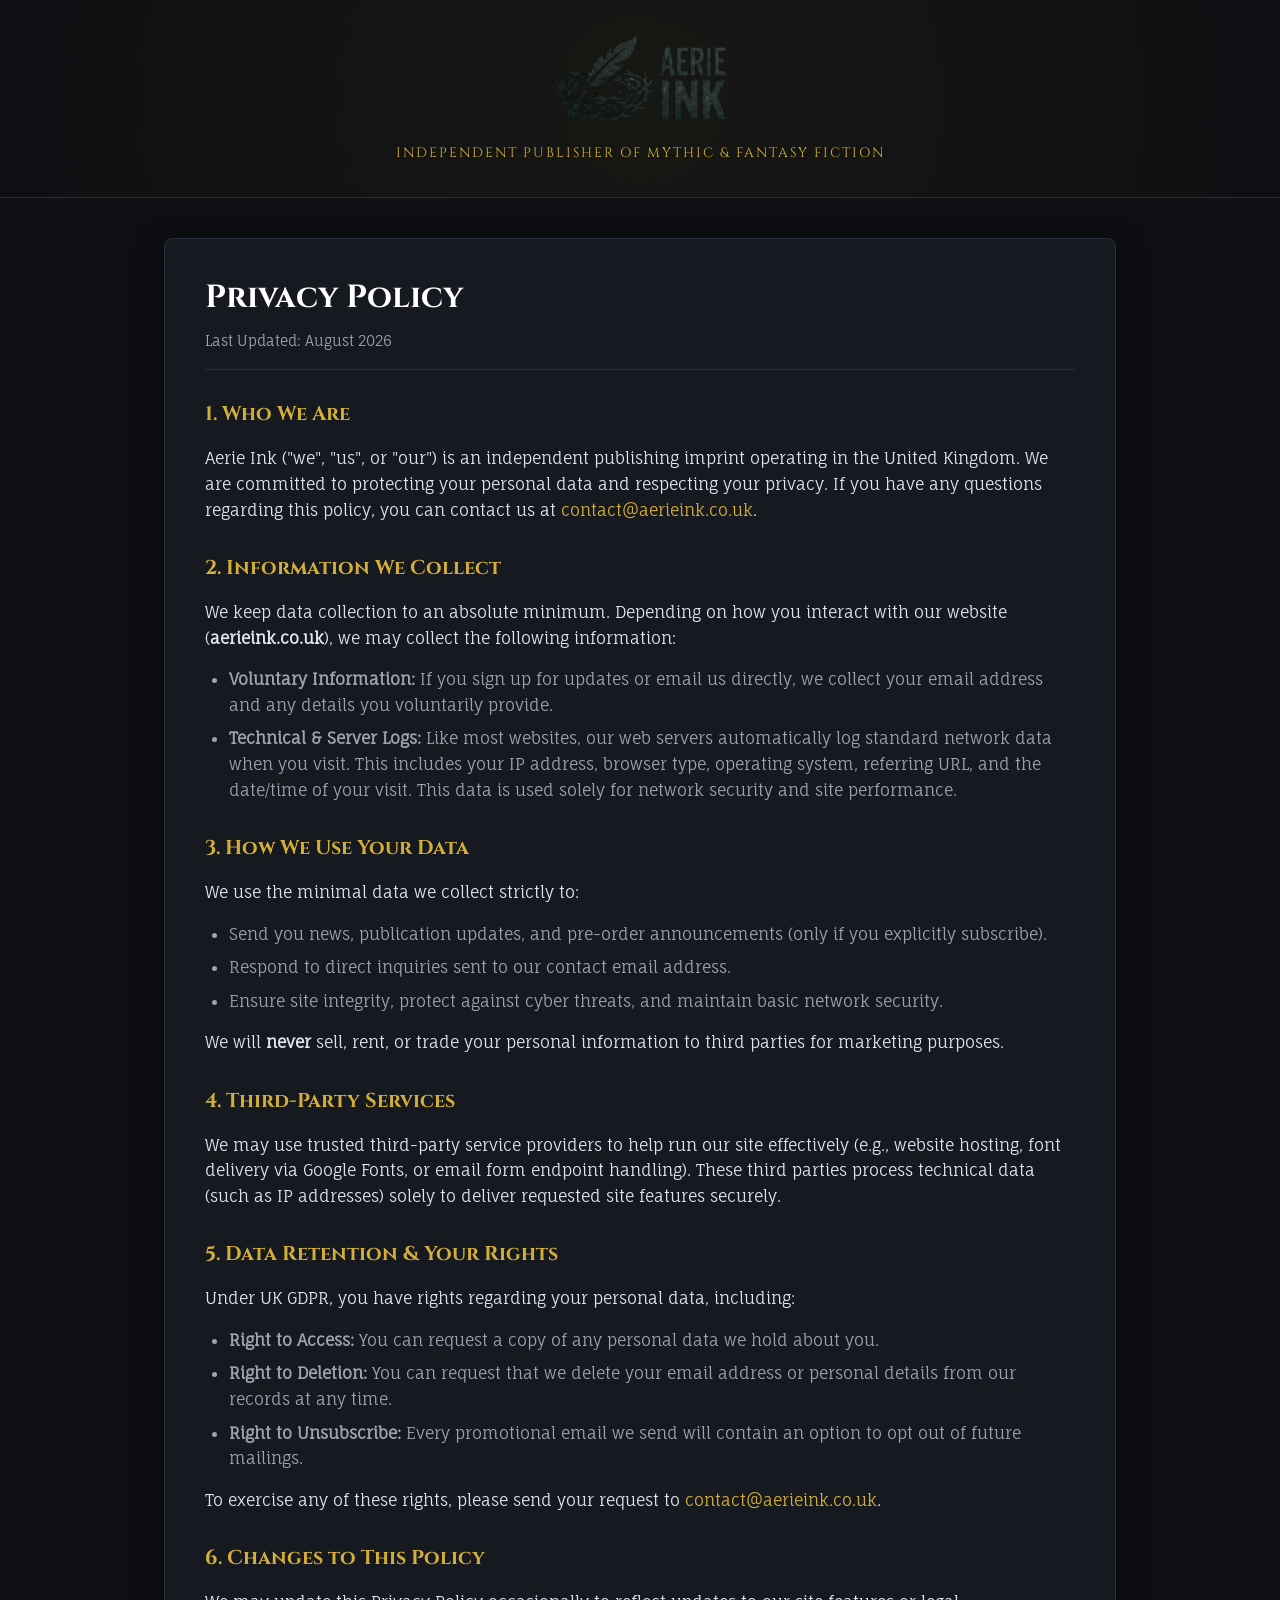
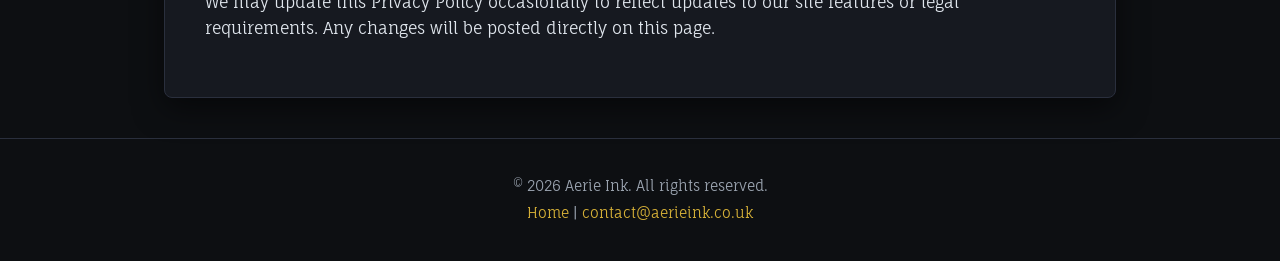
==== privacy.html @ 43e2011b "Update privacy.html" ====
<!DOCTYPE html>
<html lang="en">
<head>
    <meta charset="UTF-8">
    <meta name="viewport" content="width=device-width, initial-scale=1.0">
    <title>Privacy Policy | Aerie Ink</title>
<link rel="stylesheet" href="style.css">    
    <!-- Google Fonts -->
    <link rel="preconnect" href="https://fonts.googleapis.com">
    <link rel="preconnect" href="https://fonts.gstatic.com" crossorigin>
    <link href="https://fonts.googleapis.com/css2?family=Cinzel:wght@500;700&family=Fauna+One&display=swap" rel="stylesheet">
    
    <link rel="stylesheet" href="style.css">
</head>
<body>

    <header>
        <div class="logo-container">
            <a href="index.html">
                <img src="logo_new.png" alt="Aerie Ink Logo" class="logo">
            </a>
        </div>
        <p class="tagline">Independent Publisher of Mythic &amp; Fantasy Fiction</p>
    </header>

    <main>
        <div class="legal-container">
            <h1>Privacy Policy</h1>
            <p class="last-updated">Last Updated: August 2026</p>

            <section>
                <h2>1. Who We Are</h2>
                <p>Aerie Ink ("we", "us", or "our") is an independent publishing imprint operating in the United Kingdom. We are committed to protecting your personal data and respecting your privacy. If you have any questions regarding this policy, you can contact us at <a href="mailto:contact@aerieink.co.uk">contact@aerieink.co.uk</a>.</p>
            </section>

            <section>
                <h2>2. Information We Collect</h2>
                <p>We keep data collection to an absolute minimum. Depending on how you interact with our website (<strong>aerieink.co.uk</strong>), we may collect the following information:</p>
                <ul>
                    <li><strong>Voluntary Information:</strong> If you sign up for updates or email us directly, we collect your email address and any details you voluntarily provide.</li>
                    <li><strong>Technical & Server Logs:</strong> Like most websites, our web servers automatically log standard network data when you visit. This includes your IP address, browser type, operating system, referring URL, and the date/time of your visit. This data is used solely for network security and site performance.</li>
                </ul>
            </section>

            <section>
                <h2>3. How We Use Your Data</h2>
                <p>We use the minimal data we collect strictly to:</p>
                <ul>
                    <li>Send you news, publication updates, and pre-order announcements (only if you explicitly subscribe).</li>
                    <li>Respond to direct inquiries sent to our contact email address.</li>
                    <li>Ensure site integrity, protect against cyber threats, and maintain basic network security.</li>
                </ul>
                <p>We will <strong>never</strong> sell, rent, or trade your personal information to third parties for marketing purposes.</p>
            </section>

            <section>
                <h2>4. Third-Party Services</h2>
                <p>We may use trusted third-party service providers to help run our site effectively (e.g., website hosting, font delivery via Google Fonts, or email form endpoint handling). These third parties process technical data (such as IP addresses) solely to deliver requested site features securely.</p>
            </section>

            <section>
                <h2>5. Data Retention & Your Rights</h2>
                <p>Under UK GDPR, you have rights regarding your personal data, including:</p>
                <ul>
                    <li><strong>Right to Access:</strong> You can request a copy of any personal data we hold about you.</li>
                    <li><strong>Right to Deletion:</strong> You can request that we delete your email address or personal details from our records at any time.</li>
                    <li><strong>Right to Unsubscribe:</strong> Every promotional email we send will contain an option to opt out of future mailings.</li>
                </ul>
                <p>To exercise any of these rights, please send your request to <a href="mailto:contact@aerieink.co.uk">contact@aerieink.co.uk</a>.</p>
            </section>

            <section>
                <h2>6. Changes to This Policy</h2>
                <p>We may update this Privacy Policy occasionally to reflect updates to our site features or legal requirements. Any changes will be posted directly on this page.</p>
            </section>
        </div>
    </main>

    <footer>
        <p>&copy; <span id="year"></span> Aerie Ink. All rights reserved.</p>
        <p>
            <a href="index.html">Home</a> | 
            <a href="mailto:contact@aerieink.co.uk">contact@aerieink.co.uk</a>
        </p>
    </footer>

    <script>
        document.getElementById("year").textContent = new Date().getFullYear();
    </script>
</body>
</html>
---- style.css ----
/* ==========================================================================
   1. COLOR PALETTE & GLOBAL VARIABLES
   ========================================================================== */
:root {
    --bg-color: #0d0f12;
    --card-bg: #161920;
    --text-main: #e0e6ed;
    --text-muted: #9ba4b0;
    --accent-gold: #d4af37;
    --accent-gold-hover: #f3ce5a;
    --border-color: #2a2f3d;
    --font-heading: 'Cinzel', serif;
    --font-body: 'Fauna One', Georgia, serif;
}

/* ==========================================================================
   2. BASE STYLES & RESET
   ========================================================================== */
*, *::before, *::after {
    box-sizing: border-box;
}

body {
    background-color: var(--bg-color);
    color: var(--text-main);
    font-family: var(--font-body);
    margin: 0;
    padding: 0;
    line-height: 1.6;
    display: flex;
    flex-direction: column;
    min-height: 100vh;
}

a {
    color: var(--accent-gold);
    text-decoration: none;
    transition: color 0.2s ease;
}

a:hover {
    color: var(--accent-gold-hover);
    text-decoration: underline;
}

/* ==========================================================================
   3. HEADER & BRANDING
   ========================================================================== */
header {
    text-align: center;
    padding: 2rem 1rem;
    border-bottom: 1px solid var(--border-color);
    background: radial-gradient(circle, rgba(212, 175, 55, 0.05) 0%, rgba(13, 15, 18, 1) 100%);
}

.logo-container {
    margin-bottom: 0.5rem;
}

.logo {
    max-width: 180px;
    height: auto;
    display: inline-block;
}

.tagline {
    font-family: var(--font-heading);
    color: var(--accent-gold);
    letter-spacing: 2px;
    text-transform: uppercase;
    font-size: 0.85rem;
    margin: 0;
}

/* ==========================================================================
   4. MAIN CONTENT LAYOUT
   ========================================================================== */
main {
    flex: 1;
    max-width: 1000px;
    width: 100%;
    margin: 2.5rem auto;
    padding: 0 1.5rem;
}

/* Book Presentation Card */
.book-container {
    display: grid;
    grid-template-columns: 1fr;
    gap: 2.5rem;
    align-items: start;
    background: var(--card-bg);
    padding: 2.5rem;
    border-radius: 8px;
    border: 1px solid var(--border-color);
    box-shadow: 0 10px 30px rgba(0, 0, 0, 0.5);
}

@media (min-width: 768px) {
    .book-container {
        grid-template-columns: 300px 1fr;
    }
}

.book-cover {
    width: 100%;
    height: auto;
    border-radius: 4px;
    box-shadow: 0 8px 20px rgba(0, 0, 0, 0.7);
    border: 1px solid var(--border-color);
}

/* Typography & Book Details */
.badge {
    display: inline-block;
    background: rgba(212, 175, 55, 0.15);
    color: var(--accent-gold);
    border: 1px solid var(--accent-gold);
    font-family: var(--font-heading);
    font-size: 0.75rem;
    padding: 0.2rem 0.8rem;
    border-radius: 20px;
    text-transform: uppercase;
    letter-spacing: 1px;
    margin-bottom: 0.5rem;
}

h1 {
    font-family: var(--font-heading);
    font-size: 2rem;
    margin: 0.5rem 0;
    color: #ffffff;
    line-height: 1.2;
}

.author {
    font-size: 1.1rem;
    color: var(--accent-gold);
    margin-bottom: 1.5rem;
}

.prophecy {
    border-left: 2px solid var(--accent-gold);
    margin: 1.5rem 0;
    padding-left: 1rem;
    font-style: italic;
    color: #c5d0dd;
    background: rgba(212, 175, 55, 0.03);
    padding-top: 0.5rem;
    padding-bottom: 0.5rem;
}

.synopsis {
    color: var(--text-muted);
    margin-bottom: 2rem;
}

/* ==========================================================================
   5. LEAD CAPTURE / NEWSLETTER FORM
   ========================================================================== */
.newsletter-box {
    background: rgba(0, 0, 0, 0.25);
    border: 1px solid var(--border-color);
    padding: 1.5rem;
    border-radius: 6px;
}

.newsletter-box h3 {
    font-family: var(--font-heading);
    margin: 0 0 0.3rem 0;
    color: #ffffff;
    font-size: 1.1rem;
}

.newsletter-box p {
    font-size: 0.85rem;
    color: var(--text-muted);
    margin-top: 0;
    margin-bottom: 1rem;
}

.signup-form {
    display: flex;
    flex-direction: column;
    gap: 0.5rem;
}

@media (min-width: 480px) {
    .signup-form {
        flex-direction: row;
    }
}

.signup-form input[type="email"] {
    flex: 1;
    padding: 0.75rem 1rem;
    border-radius: 4px;
    border: 1px solid var(--border-color);
    background: #0d0f12;
    color: #ffffff;
    font-size: 0.9rem;
    font-family: inherit;
}

.signup-form input[type="email"]:focus {
    outline: none;
    border-color: var(--accent-gold);
}

.signup-form button {
    padding: 0.75rem 1.5rem;
    background: var(--accent-gold);
    color: #0d0f12;
    font-family: var(--font-heading);
    font-weight: bold;
    border: none;
    border-radius: 4px;
    cursor: pointer;
    transition: background 0.2s ease;
}

.signup-form button:hover {
    background: var(--accent-gold-hover);
}

/* ==========================================================================
   6. LEGAL & POLICY PAGES (e.g., privacy.html)
   ========================================================================== */
.legal-container {
    background: var(--card-bg);
    padding: 2.5rem;
    border-radius: 8px;
    border: 1px solid var(--border-color);
    box-shadow: 0 10px 30px rgba(0, 0, 0, 0.5);
}

.legal-container h1 {
    font-family: var(--font-heading);
    color: #ffffff;
    margin-top: 0;
}

.legal-container h2 {
    font-family: var(--font-heading);
    color: var(--accent-gold);
    font-size: 1.25rem;
    margin-top: 1.8rem;
    margin-bottom: 0.5rem;
}

.last-updated {
    font-size: 0.85rem;
    color: var(--text-muted);
    border-bottom: 1px solid var(--border-color);
    padding-bottom: 1rem;
    margin-bottom: 1.5rem;
}

.legal-container ul {
    padding-left: 1.5rem;
    color: var(--text-muted);
}

.legal-container li {
    margin-bottom: 0.5rem;
}

/* ==========================================================================
   7. FOOTER
   ========================================================================== */
footer {
    text-align: center;
    padding: 2rem 1rem;
    border-top: 1px solid var(--border-color);
    font-size: 0.85rem;
    color: var(--text-muted);
    margin-top: auto;
}

footer p {
    margin: 0.3rem 0;
}
---- style.css ----
/* ==========================================================================
   1. COLOR PALETTE & GLOBAL VARIABLES
   ========================================================================== */
:root {
    --bg-color: #0d0f12;
    --card-bg: #161920;
    --text-main: #e0e6ed;
    --text-muted: #9ba4b0;
    --accent-gold: #d4af37;
    --accent-gold-hover: #f3ce5a;
    --border-color: #2a2f3d;
    --font-heading: 'Cinzel', serif;
    --font-body: 'Fauna One', Georgia, serif;
}

/* ==========================================================================
   2. BASE STYLES & RESET
   ========================================================================== */
*, *::before, *::after {
    box-sizing: border-box;
}

body {
    background-color: var(--bg-color);
    color: var(--text-main);
    font-family: var(--font-body);
    margin: 0;
    padding: 0;
    line-height: 1.6;
    display: flex;
    flex-direction: column;
    min-height: 100vh;
}

a {
    color: var(--accent-gold);
    text-decoration: none;
    transition: color 0.2s ease;
}

a:hover {
    color: var(--accent-gold-hover);
    text-decoration: underline;
}

/* ==========================================================================
   3. HEADER & BRANDING
   ========================================================================== */
header {
    text-align: center;
    padding: 2rem 1rem;
    border-bottom: 1px solid var(--border-color);
    background: radial-gradient(circle, rgba(212, 175, 55, 0.05) 0%, rgba(13, 15, 18, 1) 100%);
}

.logo-container {
    margin-bottom: 0.5rem;
}

.logo {
    max-width: 180px;
    height: auto;
    display: inline-block;
}

.tagline {
    font-family: var(--font-heading);
    color: var(--accent-gold);
    letter-spacing: 2px;
    text-transform: uppercase;
    font-size: 0.85rem;
    margin: 0;
}

/* ==========================================================================
   4. MAIN CONTENT LAYOUT
   ========================================================================== */
main {
    flex: 1;
    max-width: 1000px;
    width: 100%;
    margin: 2.5rem auto;
    padding: 0 1.5rem;
}

/* Book Presentation Card */
.book-container {
    display: grid;
    grid-template-columns: 1fr;
    gap: 2.5rem;
    align-items: start;
    background: var(--card-bg);
    padding: 2.5rem;
    border-radius: 8px;
    border: 1px solid var(--border-color);
    box-shadow: 0 10px 30px rgba(0, 0, 0, 0.5);
}

@media (min-width: 768px) {
    .book-container {
        grid-template-columns: 300px 1fr;
    }
}

.book-cover {
    width: 100%;
    height: auto;
    border-radius: 4px;
    box-shadow: 0 8px 20px rgba(0, 0, 0, 0.7);
    border: 1px solid var(--border-color);
}

/* Typography & Book Details */
.badge {
    display: inline-block;
    background: rgba(212, 175, 55, 0.15);
    color: var(--accent-gold);
    border: 1px solid var(--accent-gold);
    font-family: var(--font-heading);
    font-size: 0.75rem;
    padding: 0.2rem 0.8rem;
    border-radius: 20px;
    text-transform: uppercase;
    letter-spacing: 1px;
    margin-bottom: 0.5rem;
}

h1 {
    font-family: var(--font-heading);
    font-size: 2rem;
    margin: 0.5rem 0;
    color: #ffffff;
    line-height: 1.2;
}

.author {
    font-size: 1.1rem;
    color: var(--accent-gold);
    margin-bottom: 1.5rem;
}

.prophecy {
    border-left: 2px solid var(--accent-gold);
    margin: 1.5rem 0;
    padding-left: 1rem;
    font-style: italic;
    color: #c5d0dd;
    background: rgba(212, 175, 55, 0.03);
    padding-top: 0.5rem;
    padding-bottom: 0.5rem;
}

.synopsis {
    color: var(--text-muted);
    margin-bottom: 2rem;
}

/* ==========================================================================
   5. LEAD CAPTURE / NEWSLETTER FORM
   ========================================================================== */
.newsletter-box {
    background: rgba(0, 0, 0, 0.25);
    border: 1px solid var(--border-color);
    padding: 1.5rem;
    border-radius: 6px;
}

.newsletter-box h3 {
    font-family: var(--font-heading);
    margin: 0 0 0.3rem 0;
    color: #ffffff;
    font-size: 1.1rem;
}

.newsletter-box p {
    font-size: 0.85rem;
    color: var(--text-muted);
    margin-top: 0;
    margin-bottom: 1rem;
}

.signup-form {
    display: flex;
    flex-direction: column;
    gap: 0.5rem;
}

@media (min-width: 480px) {
    .signup-form {
        flex-direction: row;
    }
}

.signup-form input[type="email"] {
    flex: 1;
    padding: 0.75rem 1rem;
    border-radius: 4px;
    border: 1px solid var(--border-color);
    background: #0d0f12;
    color: #ffffff;
    font-size: 0.9rem;
    font-family: inherit;
}

.signup-form input[type="email"]:focus {
    outline: none;
    border-color: var(--accent-gold);
}

.signup-form button {
    padding: 0.75rem 1.5rem;
    background: var(--accent-gold);
    color: #0d0f12;
    font-family: var(--font-heading);
    font-weight: bold;
    border: none;
    border-radius: 4px;
    cursor: pointer;
    transition: background 0.2s ease;
}

.signup-form button:hover {
    background: var(--accent-gold-hover);
}

/* ==========================================================================
   6. LEGAL & POLICY PAGES (e.g., privacy.html)
   ========================================================================== */
.legal-container {
    background: var(--card-bg);
    padding: 2.5rem;
    border-radius: 8px;
    border: 1px solid var(--border-color);
    box-shadow: 0 10px 30px rgba(0, 0, 0, 0.5);
}

.legal-container h1 {
    font-family: var(--font-heading);
    color: #ffffff;
    margin-top: 0;
}

.legal-container h2 {
    font-family: var(--font-heading);
    color: var(--accent-gold);
    font-size: 1.25rem;
    margin-top: 1.8rem;
    margin-bottom: 0.5rem;
}

.last-updated {
    font-size: 0.85rem;
    color: var(--text-muted);
    border-bottom: 1px solid var(--border-color);
    padding-bottom: 1rem;
    margin-bottom: 1.5rem;
}

.legal-container ul {
    padding-left: 1.5rem;
    color: var(--text-muted);
}

.legal-container li {
    margin-bottom: 0.5rem;
}

/* ==========================================================================
   7. FOOTER
   ========================================================================== */
footer {
    text-align: center;
    padding: 2rem 1rem;
    border-top: 1px solid var(--border-color);
    font-size: 0.85rem;
    color: var(--text-muted);
    margin-top: auto;
}

footer p {
    margin: 0.3rem 0;
}
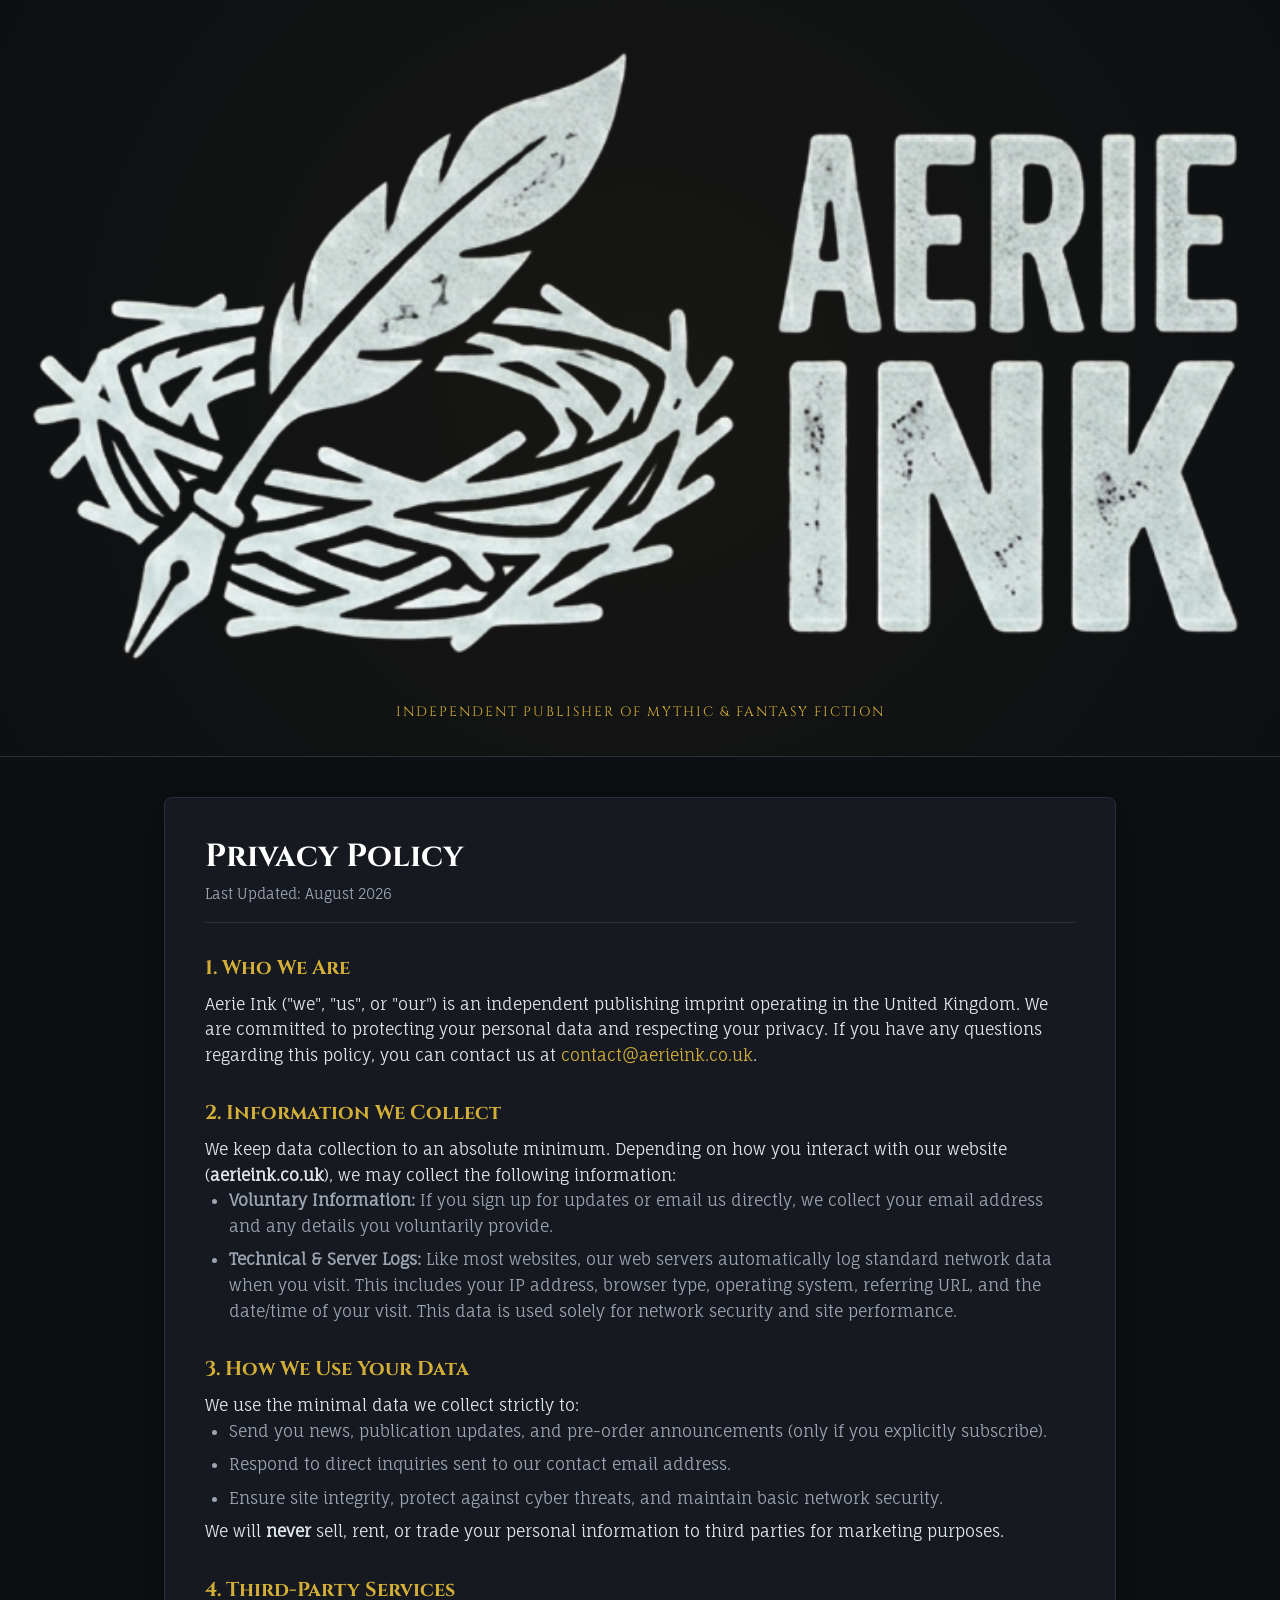
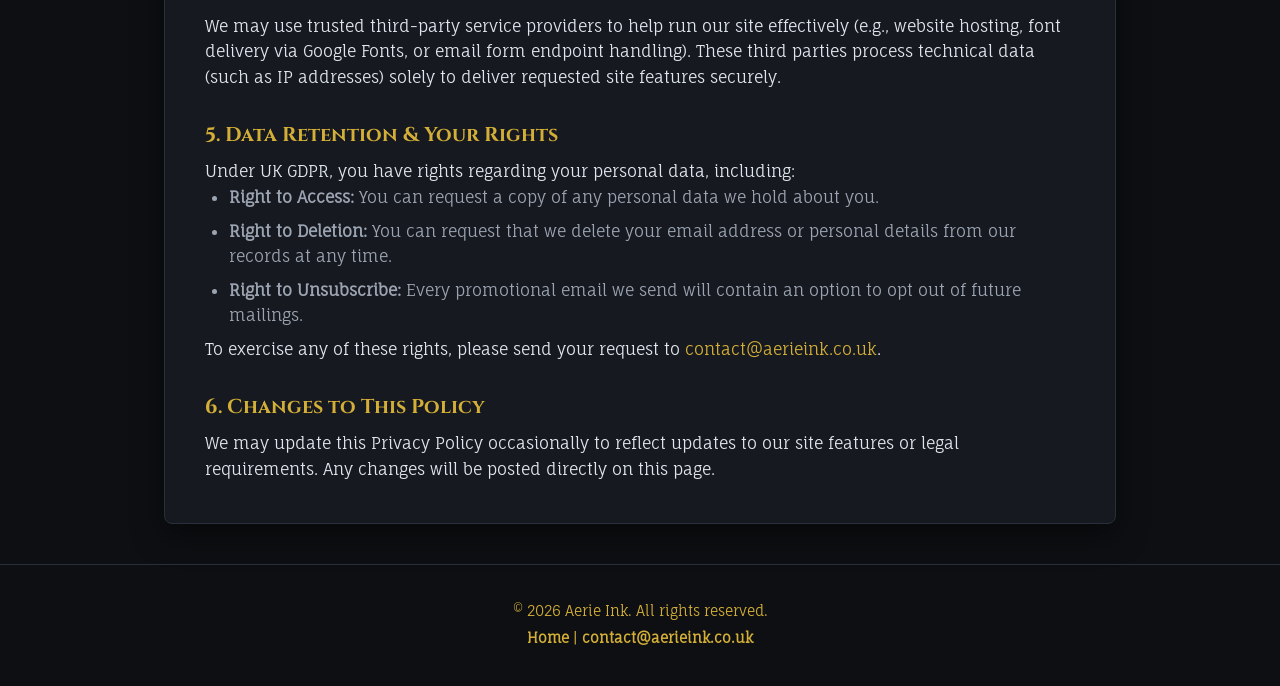
==== commit d2ea1ffd: "Update privacy.html" ====
--- a/privacy.html
+++ b/privacy.html
@@ -15,7 +15,7 @@
 <body>
 
     <header>
-        <div class="logo-container">
+        <div class="logo-wrapper">
             <a href="index.html">
                 <img src="logo_new.png" alt="Aerie Ink Logo" class="logo">
             </a>
--- a/style.css
+++ b/style.css
@@ -1,3 +1,198 @@
+        :root {
+            /* Matched directly to the logo image's cream background */
+            --bg: #f3f2ed;
+            --card-bg: #ffffff;
+            --text-dark: #121212;
+            --text-muted: #555555;
+            --border: #e2dfd5;
+            --accent-gold: #c59b27;
+            --btn-bg: #121212;
+            --btn-hover: #333333;
+        }
+
+        * {
+            box-sizing: border-box;
+            margin: 0;
+            padding: 0;
+        }
+
+        body {
+            font-family: 'Inter', -apple-system, sans-serif;
+            background-color: var(--bg);
+            color: var(--text-dark);
+            line-height: 1.6;
+            min-height: 100vh;
+            display: flex;
+            flex-direction: column;
+        }
+
+
+        header {
+            text-align: center;
+            padding: 50px 20px 30px;
+        }
+
+        /* Container designed to seamlessly blend with logo background */
+        .logo-wrapper {
+            display: inline-block;
+            width: 100%;
+        }
+
+        .logo-wrapper img {
+            width: 100%;
+            height: auto;
+            display: block;
+            /* Inverts colors and shifts hue 180 degrees to preserve natural color warmth */
+            filter: invert(100%) hue-rotate(180deg);
+        }
+
+        main {
+            flex: 1;
+            max-width: 920px;
+            margin: 0 auto;
+            padding: 20px;
+            width: 100%;
+        }
+
+        .hero-card {
+            background: var(--card-bg);
+            border: 1px solid var(--border);
+            border-radius: 16px;
+            overflow: hidden;
+            display: flex;
+            flex-direction: column;
+            box-shadow: 0 10px 30px rgba(0, 0, 0, 0.05);
+        }
+
+        @media (min-width: 768px) {
+            .hero-card {
+                flex-direction: row;
+            }
+        }
+
+        .cover-wrapper {
+            background-color: #e9e6dc;
+            padding: 40px;
+            display: flex;
+            justify-content: center;
+            align-items: center;
+            flex: 1;
+            border-bottom: 1px solid var(--border);
+        }
+
+        @media (min-width: 768px) {
+            .cover-wrapper {
+                border-bottom: none;
+                border-right: 1px solid var(--border);
+            }
+        }
+
+        .cover-img {
+            width: 100%;
+            max-width: 260px;
+            height: auto;
+            border-radius: 6px;
+            box-shadow: 0 12px 25px rgba(0, 0, 0, 0.15);
+            display: block;
+        }
+
+        .details-wrapper {
+            padding: 40px;
+            flex: 1.3;
+            display: flex;
+            flex-direction: column;
+            justify-content: center;
+        }
+
+        .badge {
+            display: inline-block;
+            align-self: flex-start;
+            background: rgba(197, 155, 39, 0.12);
+            color: #9e7a17;
+            border: 1px solid rgba(197, 155, 39, 0.3);
+            font-size: 0.75rem;
+            font-weight: 700;
+            letter-spacing: 1.5px;
+            text-transform: uppercase;
+            padding: 4px 12px;
+            border-radius: 20px;
+            margin-bottom: 15px;
+        }
+
+        h1 {
+            font-family: 'Cinzel', serif;
+            font-size: 1.85rem;
+            line-height: 1.25;
+            color: var(--text-dark);
+            margin-bottom: 6px;
+        }
+
+        .author-name {
+            font-size: 1.05rem;
+            color: #888888;
+            font-weight: 600;
+            margin-bottom: 20px;
+        }
+
+        .poem-quote {
+            font-style: italic;
+            font-size: 0.9rem;
+            color: #444444;
+            border-left: 3px solid var(--accent-gold);
+            padding: 8px 0 8px 15px;
+            margin-bottom: 20px;
+            background: #f9f8f5;
+            border-radius: 0 6px 6px 0;
+            line-height: 1.5;
+        }
+
+        .synopsis {
+            color: var(--text-muted);
+            font-size: 0.95rem;
+            margin-bottom: 30px;
+        }
+
+.btn-coming-soon {
+    display: block; /* Ensures full-width alignment */
+    width: 100%;
+    text-align: center; /* Centers the text horizontally */
+    background: var(--btn-bg);
+    color: #ffffff;
+    font-weight: 700;
+    font-size: 1.05rem;
+    text-decoration: none;
+    padding: 16px 24px;
+    border-radius: 8px;
+    box-shadow: 0 4px 12px rgba(0, 0, 0, 0.15);
+    transition: background 0.2s ease, transform 0.2s ease;
+}
+
+.btn-coming-soon:hover {
+    background: var(--btn-hover);
+    transform: translateY(-2px);
+}
+
+
+        footer {
+            text-align: center;
+            padding: 40px 20px;
+            color: var(--accent-gold);
+            font-size: 0.85rem;
+            margin-top: auto;
+        }
+
+        footer a {
+            color: var(--accent-gold);
+            text-decoration: none;
+            font-weight: 600;
+        }
+
+        footer a:hover {
+            text-decoration: underline;
+        }
+
+
+
 /* ==========================================================================
    1. COLOR PALETTE & GLOBAL VARIABLES
    ========================================================================== */
@@ -58,9 +253,10 @@
 }
 
 .logo {
-    max-width: 180px;
+    width: 100%;
     height: auto;
-    display: inline-block;
+    /* Inverts colors and shifts hue 180 degrees to preserve natural color warmth */
+    filter: invert(100%) hue-rotate(180deg);
 }
 
 .tagline {
@@ -273,7 +469,7 @@
     padding: 2rem 1rem;
     border-top: 1px solid var(--border-color);
     font-size: 0.85rem;
-    color: var(--text-muted);
+    color: var(--accent-gold);
     margin-top: auto;
 }
 
--- a/style.css
+++ b/style.css
@@ -1,3 +1,198 @@
+        :root {
+            /* Matched directly to the logo image's cream background */
+            --bg: #f3f2ed;
+            --card-bg: #ffffff;
+            --text-dark: #121212;
+            --text-muted: #555555;
+            --border: #e2dfd5;
+            --accent-gold: #c59b27;
+            --btn-bg: #121212;
+            --btn-hover: #333333;
+        }
+
+        * {
+            box-sizing: border-box;
+            margin: 0;
+            padding: 0;
+        }
+
+        body {
+            font-family: 'Inter', -apple-system, sans-serif;
+            background-color: var(--bg);
+            color: var(--text-dark);
+            line-height: 1.6;
+            min-height: 100vh;
+            display: flex;
+            flex-direction: column;
+        }
+
+
+        header {
+            text-align: center;
+            padding: 50px 20px 30px;
+        }
+
+        /* Container designed to seamlessly blend with logo background */
+        .logo-wrapper {
+            display: inline-block;
+            width: 100%;
+        }
+
+        .logo-wrapper img {
+            width: 100%;
+            height: auto;
+            display: block;
+            /* Inverts colors and shifts hue 180 degrees to preserve natural color warmth */
+            filter: invert(100%) hue-rotate(180deg);
+        }
+
+        main {
+            flex: 1;
+            max-width: 920px;
+            margin: 0 auto;
+            padding: 20px;
+            width: 100%;
+        }
+
+        .hero-card {
+            background: var(--card-bg);
+            border: 1px solid var(--border);
+            border-radius: 16px;
+            overflow: hidden;
+            display: flex;
+            flex-direction: column;
+            box-shadow: 0 10px 30px rgba(0, 0, 0, 0.05);
+        }
+
+        @media (min-width: 768px) {
+            .hero-card {
+                flex-direction: row;
+            }
+        }
+
+        .cover-wrapper {
+            background-color: #e9e6dc;
+            padding: 40px;
+            display: flex;
+            justify-content: center;
+            align-items: center;
+            flex: 1;
+            border-bottom: 1px solid var(--border);
+        }
+
+        @media (min-width: 768px) {
+            .cover-wrapper {
+                border-bottom: none;
+                border-right: 1px solid var(--border);
+            }
+        }
+
+        .cover-img {
+            width: 100%;
+            max-width: 260px;
+            height: auto;
+            border-radius: 6px;
+            box-shadow: 0 12px 25px rgba(0, 0, 0, 0.15);
+            display: block;
+        }
+
+        .details-wrapper {
+            padding: 40px;
+            flex: 1.3;
+            display: flex;
+            flex-direction: column;
+            justify-content: center;
+        }
+
+        .badge {
+            display: inline-block;
+            align-self: flex-start;
+            background: rgba(197, 155, 39, 0.12);
+            color: #9e7a17;
+            border: 1px solid rgba(197, 155, 39, 0.3);
+            font-size: 0.75rem;
+            font-weight: 700;
+            letter-spacing: 1.5px;
+            text-transform: uppercase;
+            padding: 4px 12px;
+            border-radius: 20px;
+            margin-bottom: 15px;
+        }
+
+        h1 {
+            font-family: 'Cinzel', serif;
+            font-size: 1.85rem;
+            line-height: 1.25;
+            color: var(--text-dark);
+            margin-bottom: 6px;
+        }
+
+        .author-name {
+            font-size: 1.05rem;
+            color: #888888;
+            font-weight: 600;
+            margin-bottom: 20px;
+        }
+
+        .poem-quote {
+            font-style: italic;
+            font-size: 0.9rem;
+            color: #444444;
+            border-left: 3px solid var(--accent-gold);
+            padding: 8px 0 8px 15px;
+            margin-bottom: 20px;
+            background: #f9f8f5;
+            border-radius: 0 6px 6px 0;
+            line-height: 1.5;
+        }
+
+        .synopsis {
+            color: var(--text-muted);
+            font-size: 0.95rem;
+            margin-bottom: 30px;
+        }
+
+.btn-coming-soon {
+    display: block; /* Ensures full-width alignment */
+    width: 100%;
+    text-align: center; /* Centers the text horizontally */
+    background: var(--btn-bg);
+    color: #ffffff;
+    font-weight: 700;
+    font-size: 1.05rem;
+    text-decoration: none;
+    padding: 16px 24px;
+    border-radius: 8px;
+    box-shadow: 0 4px 12px rgba(0, 0, 0, 0.15);
+    transition: background 0.2s ease, transform 0.2s ease;
+}
+
+.btn-coming-soon:hover {
+    background: var(--btn-hover);
+    transform: translateY(-2px);
+}
+
+
+        footer {
+            text-align: center;
+            padding: 40px 20px;
+            color: var(--accent-gold);
+            font-size: 0.85rem;
+            margin-top: auto;
+        }
+
+        footer a {
+            color: var(--accent-gold);
+            text-decoration: none;
+            font-weight: 600;
+        }
+
+        footer a:hover {
+            text-decoration: underline;
+        }
+
+
+
 /* ==========================================================================
    1. COLOR PALETTE & GLOBAL VARIABLES
    ========================================================================== */
@@ -58,9 +253,10 @@
 }
 
 .logo {
-    max-width: 180px;
+    width: 100%;
     height: auto;
-    display: inline-block;
+    /* Inverts colors and shifts hue 180 degrees to preserve natural color warmth */
+    filter: invert(100%) hue-rotate(180deg);
 }
 
 .tagline {
@@ -273,7 +469,7 @@
     padding: 2rem 1rem;
     border-top: 1px solid var(--border-color);
     font-size: 0.85rem;
-    color: var(--text-muted);
+    color: var(--accent-gold);
     margin-top: auto;
 }
 
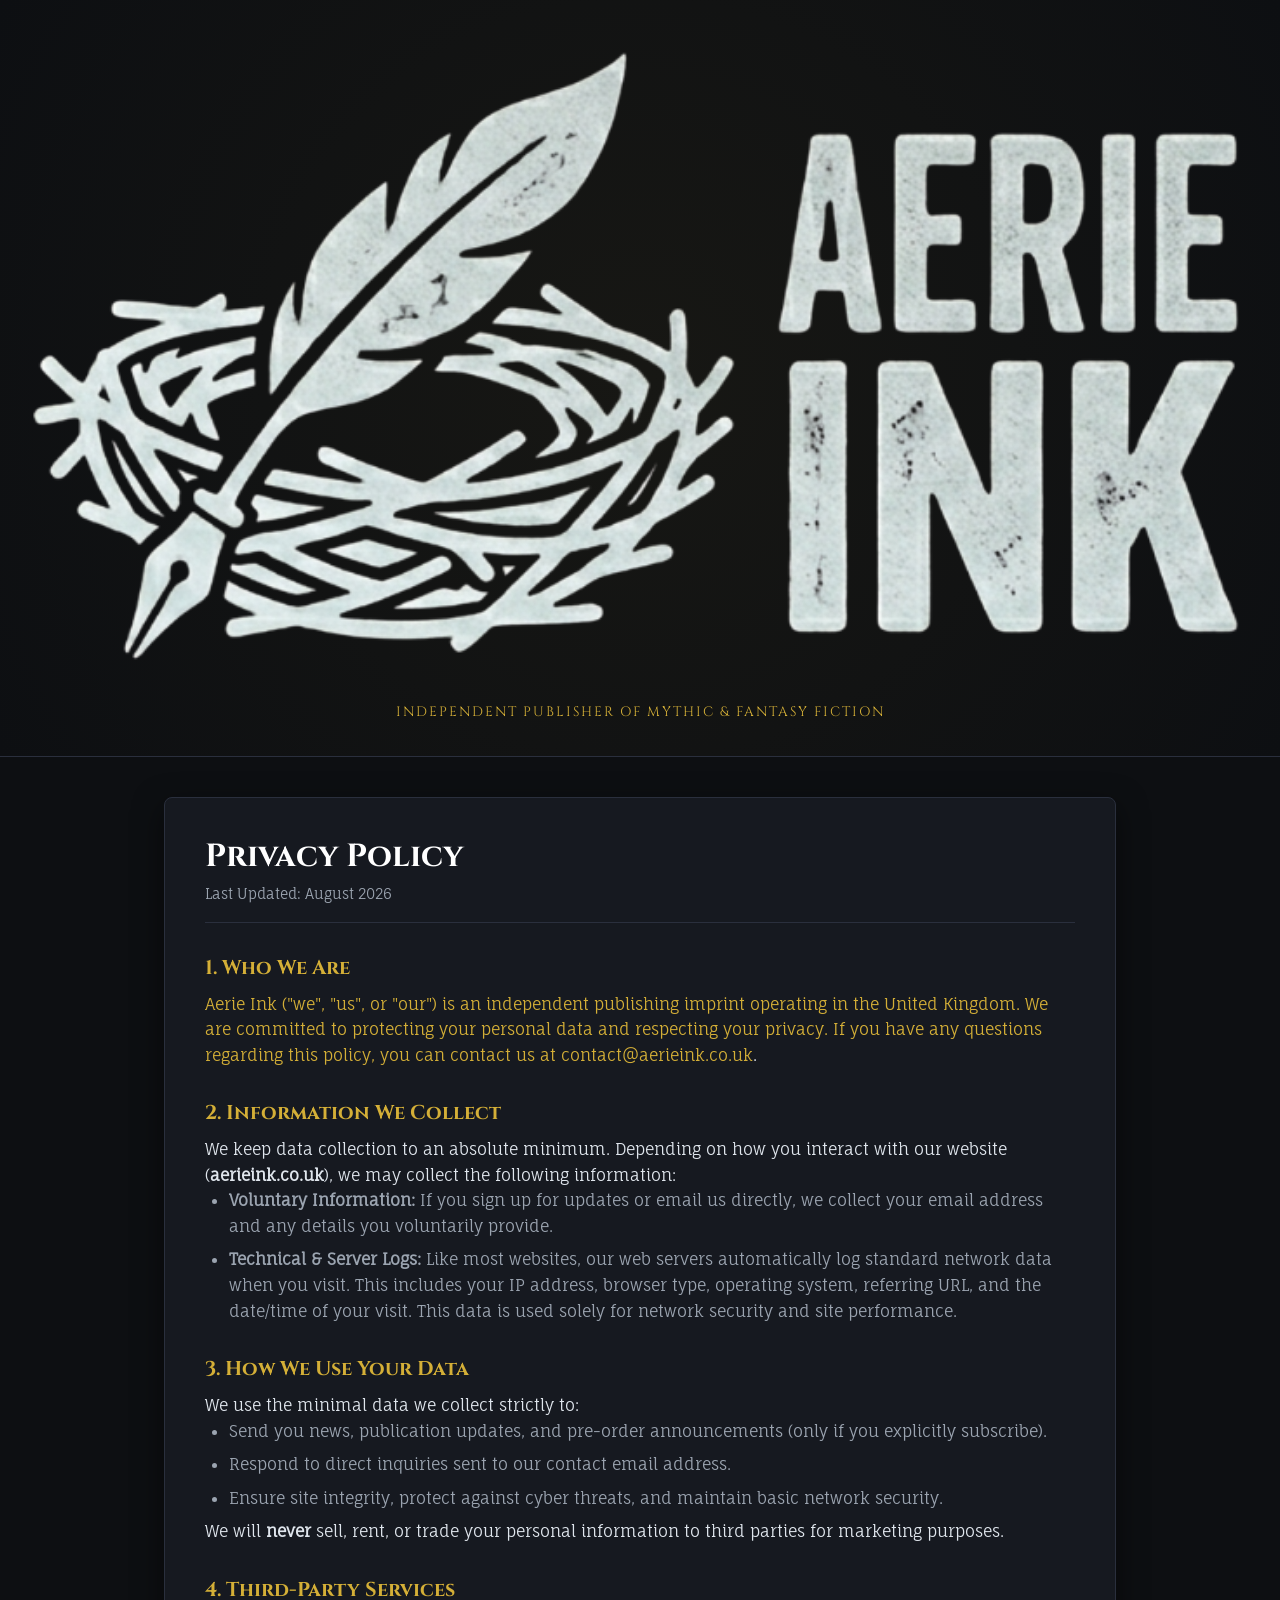
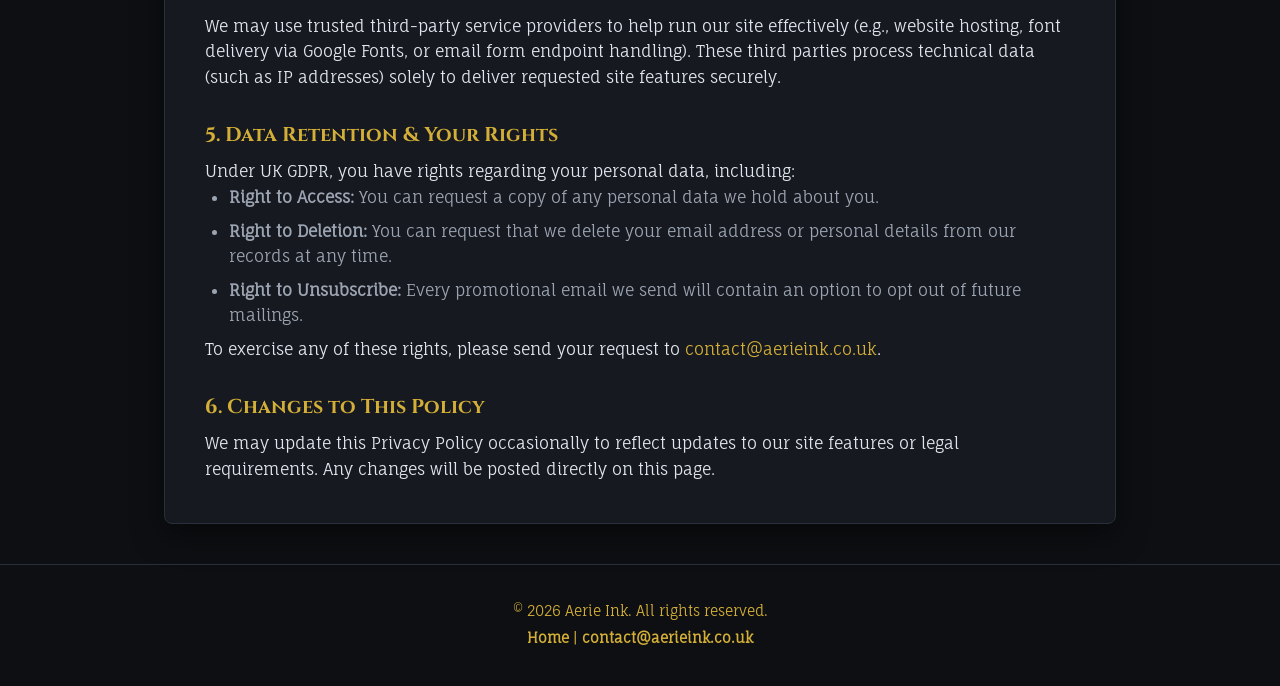
==== commit 145ed36c: "Update privacy.html" ====
--- a/privacy.html
+++ b/privacy.html
@@ -13,15 +13,15 @@
     <link rel="stylesheet" href="style.css">
 </head>
 <body>
-
-    <header>
+<header>
         <div class="logo-wrapper">
             <a href="index.html">
-                <img src="logo_new.png" alt="Aerie Ink Logo" class="logo">
-            </a>
+            <!-- Ensure your logo is saved as 'logo.png' in the same folder -->
+            <img src="logo_new.png" alt="Aerie Ink Logo">
         </div>
-        <p class="tagline">Independent Publisher of Mythic &amp; Fantasy Fiction</p>
-    </header>
+        <div class="tagline">Independent Publisher of Mythic &amp; Fantasy Fiction</div>
+</header>
+
 
     <main>
         <div class="legal-container">
--- a/style.css
+++ b/style.css
@@ -72,7 +72,7 @@
 
         .cover-wrapper {
             background-color: #e9e6dc;
-            padding: 40px;
+            padding: 20px;
             display: flex;
             justify-content: center;
             align-items: center;
@@ -89,7 +89,6 @@
 
         .cover-img {
             width: 100%;
-            max-width: 260px;
             height: auto;
             border-radius: 6px;
             box-shadow: 0 12px 25px rgba(0, 0, 0, 0.15);
--- a/style.css
+++ b/style.css
@@ -72,7 +72,7 @@
 
         .cover-wrapper {
             background-color: #e9e6dc;
-            padding: 40px;
+            padding: 20px;
             display: flex;
             justify-content: center;
             align-items: center;
@@ -89,7 +89,6 @@
 
         .cover-img {
             width: 100%;
-            max-width: 260px;
             height: auto;
             border-radius: 6px;
             box-shadow: 0 12px 25px rgba(0, 0, 0, 0.15);
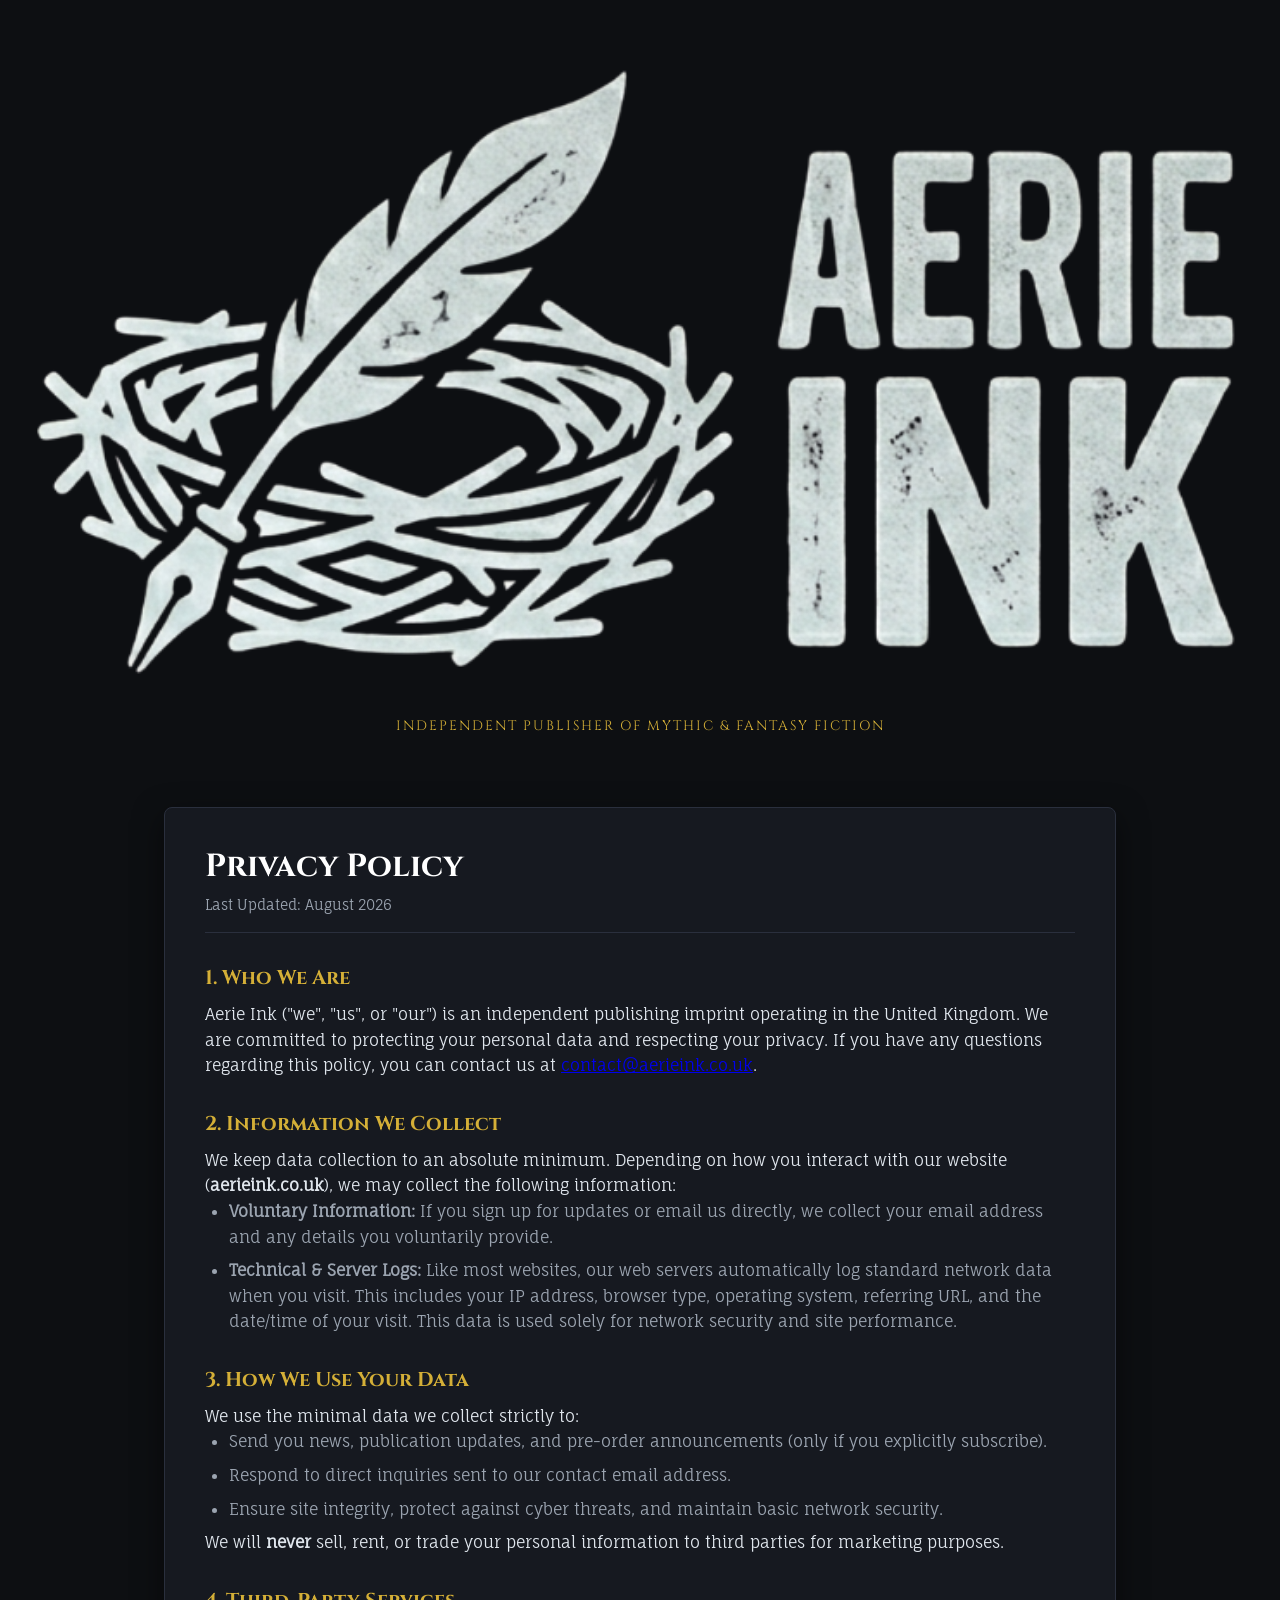
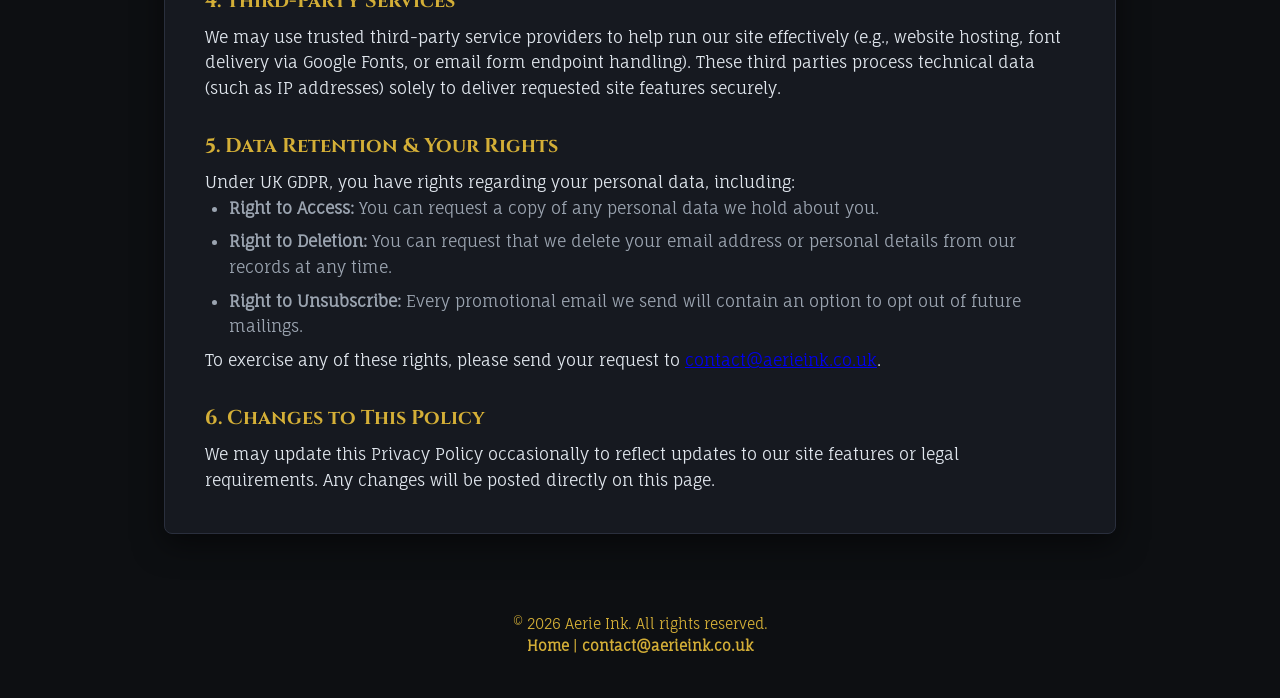
==== commit aaa10950: "Update privacy.html" ====
--- a/privacy.html
+++ b/privacy.html
@@ -17,7 +17,7 @@
         <div class="logo-wrapper">
             <a href="index.html">
             <!-- Ensure your logo is saved as 'logo.png' in the same folder -->
-            <img src="logo_new.png" alt="Aerie Ink Logo">
+            <img src="logo_new.png" alt="Aerie Ink Logo"></a>
         </div>
         <div class="tagline">Independent Publisher of Mythic &amp; Fantasy Fiction</div>
 </header>
--- a/style.css
+++ b/style.css
@@ -1,14 +1,14 @@
         :root {
-            /* Matched directly to the logo image's cream background */
-            --bg: #f3f2ed;
-            --card-bg: #ffffff;
-            --text-dark: #121212;
-            --text-muted: #555555;
-            --border: #e2dfd5;
-            --accent-gold: #c59b27;
-            --btn-bg: #121212;
-            --btn-hover: #333333;
-        }
+    --bg-color: #0d0f12;
+    --card-bg: #161920;
+    --text-main: #e0e6ed;
+    --text-muted: #9ba4b0;
+    --accent-gold: #d4af37;
+    --accent-gold-hover: #f3ce5a;
+    --border-color: #2a2f3d;
+    --font-heading: 'Cinzel', serif;
+    --font-body: 'Fauna One', Georgia, serif;
+}
 
         * {
             box-sizing: border-box;
@@ -16,16 +16,37 @@
             padding: 0;
         }
 
-        body {
-            font-family: 'Inter', -apple-system, sans-serif;
-            background-color: var(--bg);
-            color: var(--text-dark);
-            line-height: 1.6;
-            min-height: 100vh;
-            display: flex;
-            flex-direction: column;
-        }
-
+        ‎
+Original file line number	Diff line number	Diff line change
+@@ -190,65 +190,6 @@
+            text-decoration: underline;
+        }
+
+/* ==========================================================================
+   2. BASE STYLES & RESET
+   ========================================================================== */
+*, *::before, *::after {
+    box-sizing: border-box;
+}
+body {
+    background-color: var(--bg-color);
+    color: var(--text-main);
+    font-family: var(--font-body);
+    margin: 0;
+    padding: 0;
+    line-height: 1.6;
+    display: flex;
+    flex-direction: column;
+    min-height: 100vh;
+}
+.tagline {
+    font-family: var(--font-heading);
+    color: var(--accent-gold);
+    letter-spacing: 2px;
+    text-transform: uppercase;
+    font-size: 0.85rem;
+    margin: 0;
+}
 
         header {
             text-align: center;
@@ -191,82 +212,6 @@
         }
 
 
-
-/* ==========================================================================
-   1. COLOR PALETTE & GLOBAL VARIABLES
-   ========================================================================== */
-:root {
-    --bg-color: #0d0f12;
-    --card-bg: #161920;
-    --text-main: #e0e6ed;
-    --text-muted: #9ba4b0;
-    --accent-gold: #d4af37;
-    --accent-gold-hover: #f3ce5a;
-    --border-color: #2a2f3d;
-    --font-heading: 'Cinzel', serif;
-    --font-body: 'Fauna One', Georgia, serif;
-}
-
-/* ==========================================================================
-   2. BASE STYLES & RESET
-   ========================================================================== */
-*, *::before, *::after {
-    box-sizing: border-box;
-}
-
-body {
-    background-color: var(--bg-color);
-    color: var(--text-main);
-    font-family: var(--font-body);
-    margin: 0;
-    padding: 0;
-    line-height: 1.6;
-    display: flex;
-    flex-direction: column;
-    min-height: 100vh;
-}
-
-a {
-    color: var(--accent-gold);
-    text-decoration: none;
-    transition: color 0.2s ease;
-}
-
-a:hover {
-    color: var(--accent-gold-hover);
-    text-decoration: underline;
-}
-
-/* ==========================================================================
-   3. HEADER & BRANDING
-   ========================================================================== */
-header {
-    text-align: center;
-    padding: 2rem 1rem;
-    border-bottom: 1px solid var(--border-color);
-    background: radial-gradient(circle, rgba(212, 175, 55, 0.05) 0%, rgba(13, 15, 18, 1) 100%);
-}
-
-.logo-container {
-    margin-bottom: 0.5rem;
-}
-
-.logo {
-    width: 100%;
-    height: auto;
-    /* Inverts colors and shifts hue 180 degrees to preserve natural color warmth */
-    filter: invert(100%) hue-rotate(180deg);
-}
-
-.tagline {
-    font-family: var(--font-heading);
-    color: var(--accent-gold);
-    letter-spacing: 2px;
-    text-transform: uppercase;
-    font-size: 0.85rem;
-    margin: 0;
-}
-
 /* ==========================================================================
    4. MAIN CONTENT LAYOUT
    ========================================================================== */
@@ -351,74 +296,6 @@
 }
 
 /* ==========================================================================
-   5. LEAD CAPTURE / NEWSLETTER FORM
-   ========================================================================== */
-.newsletter-box {
-    background: rgba(0, 0, 0, 0.25);
-    border: 1px solid var(--border-color);
-    padding: 1.5rem;
-    border-radius: 6px;
-}
-
-.newsletter-box h3 {
-    font-family: var(--font-heading);
-    margin: 0 0 0.3rem 0;
-    color: #ffffff;
-    font-size: 1.1rem;
-}
-
-.newsletter-box p {
-    font-size: 0.85rem;
-    color: var(--text-muted);
-    margin-top: 0;
-    margin-bottom: 1rem;
-}
-
-.signup-form {
-    display: flex;
-    flex-direction: column;
-    gap: 0.5rem;
-}
-
-@media (min-width: 480px) {
-    .signup-form {
-        flex-direction: row;
-    }
-}
-
-.signup-form input[type="email"] {
-    flex: 1;
-    padding: 0.75rem 1rem;
-    border-radius: 4px;
-    border: 1px solid var(--border-color);
-    background: #0d0f12;
-    color: #ffffff;
-    font-size: 0.9rem;
-    font-family: inherit;
-}
-
-.signup-form input[type="email"]:focus {
-    outline: none;
-    border-color: var(--accent-gold);
-}
-
-.signup-form button {
-    padding: 0.75rem 1.5rem;
-    background: var(--accent-gold);
-    color: #0d0f12;
-    font-family: var(--font-heading);
-    font-weight: bold;
-    border: none;
-    border-radius: 4px;
-    cursor: pointer;
-    transition: background 0.2s ease;
-}
-
-.signup-form button:hover {
-    background: var(--accent-gold-hover);
-}
-
-/* ==========================================================================
    6. LEGAL & POLICY PAGES (e.g., privacy.html)
    ========================================================================== */
 .legal-container {
@@ -459,19 +336,3 @@
 .legal-container li {
     margin-bottom: 0.5rem;
 }
-
-/* ==========================================================================
-   7. FOOTER
-   ========================================================================== */
-footer {
-    text-align: center;
-    padding: 2rem 1rem;
-    border-top: 1px solid var(--border-color);
-    font-size: 0.85rem;
-    color: var(--accent-gold);
-    margin-top: auto;
-}
-
-footer p {
-    margin: 0.3rem 0;
-}
--- a/style.css
+++ b/style.css
@@ -1,14 +1,14 @@
         :root {
-            /* Matched directly to the logo image's cream background */
-            --bg: #f3f2ed;
-            --card-bg: #ffffff;
-            --text-dark: #121212;
-            --text-muted: #555555;
-            --border: #e2dfd5;
-            --accent-gold: #c59b27;
-            --btn-bg: #121212;
-            --btn-hover: #333333;
-        }
+    --bg-color: #0d0f12;
+    --card-bg: #161920;
+    --text-main: #e0e6ed;
+    --text-muted: #9ba4b0;
+    --accent-gold: #d4af37;
+    --accent-gold-hover: #f3ce5a;
+    --border-color: #2a2f3d;
+    --font-heading: 'Cinzel', serif;
+    --font-body: 'Fauna One', Georgia, serif;
+}
 
         * {
             box-sizing: border-box;
@@ -16,16 +16,37 @@
             padding: 0;
         }
 
-        body {
-            font-family: 'Inter', -apple-system, sans-serif;
-            background-color: var(--bg);
-            color: var(--text-dark);
-            line-height: 1.6;
-            min-height: 100vh;
-            display: flex;
-            flex-direction: column;
-        }
-
+        ‎
+Original file line number	Diff line number	Diff line change
+@@ -190,65 +190,6 @@
+            text-decoration: underline;
+        }
+
+/* ==========================================================================
+   2. BASE STYLES & RESET
+   ========================================================================== */
+*, *::before, *::after {
+    box-sizing: border-box;
+}
+body {
+    background-color: var(--bg-color);
+    color: var(--text-main);
+    font-family: var(--font-body);
+    margin: 0;
+    padding: 0;
+    line-height: 1.6;
+    display: flex;
+    flex-direction: column;
+    min-height: 100vh;
+}
+.tagline {
+    font-family: var(--font-heading);
+    color: var(--accent-gold);
+    letter-spacing: 2px;
+    text-transform: uppercase;
+    font-size: 0.85rem;
+    margin: 0;
+}
 
         header {
             text-align: center;
@@ -191,82 +212,6 @@
         }
 
 
-
-/* ==========================================================================
-   1. COLOR PALETTE & GLOBAL VARIABLES
-   ========================================================================== */
-:root {
-    --bg-color: #0d0f12;
-    --card-bg: #161920;
-    --text-main: #e0e6ed;
-    --text-muted: #9ba4b0;
-    --accent-gold: #d4af37;
-    --accent-gold-hover: #f3ce5a;
-    --border-color: #2a2f3d;
-    --font-heading: 'Cinzel', serif;
-    --font-body: 'Fauna One', Georgia, serif;
-}
-
-/* ==========================================================================
-   2. BASE STYLES & RESET
-   ========================================================================== */
-*, *::before, *::after {
-    box-sizing: border-box;
-}
-
-body {
-    background-color: var(--bg-color);
-    color: var(--text-main);
-    font-family: var(--font-body);
-    margin: 0;
-    padding: 0;
-    line-height: 1.6;
-    display: flex;
-    flex-direction: column;
-    min-height: 100vh;
-}
-
-a {
-    color: var(--accent-gold);
-    text-decoration: none;
-    transition: color 0.2s ease;
-}
-
-a:hover {
-    color: var(--accent-gold-hover);
-    text-decoration: underline;
-}
-
-/* ==========================================================================
-   3. HEADER & BRANDING
-   ========================================================================== */
-header {
-    text-align: center;
-    padding: 2rem 1rem;
-    border-bottom: 1px solid var(--border-color);
-    background: radial-gradient(circle, rgba(212, 175, 55, 0.05) 0%, rgba(13, 15, 18, 1) 100%);
-}
-
-.logo-container {
-    margin-bottom: 0.5rem;
-}
-
-.logo {
-    width: 100%;
-    height: auto;
-    /* Inverts colors and shifts hue 180 degrees to preserve natural color warmth */
-    filter: invert(100%) hue-rotate(180deg);
-}
-
-.tagline {
-    font-family: var(--font-heading);
-    color: var(--accent-gold);
-    letter-spacing: 2px;
-    text-transform: uppercase;
-    font-size: 0.85rem;
-    margin: 0;
-}
-
 /* ==========================================================================
    4. MAIN CONTENT LAYOUT
    ========================================================================== */
@@ -351,74 +296,6 @@
 }
 
 /* ==========================================================================
-   5. LEAD CAPTURE / NEWSLETTER FORM
-   ========================================================================== */
-.newsletter-box {
-    background: rgba(0, 0, 0, 0.25);
-    border: 1px solid var(--border-color);
-    padding: 1.5rem;
-    border-radius: 6px;
-}
-
-.newsletter-box h3 {
-    font-family: var(--font-heading);
-    margin: 0 0 0.3rem 0;
-    color: #ffffff;
-    font-size: 1.1rem;
-}
-
-.newsletter-box p {
-    font-size: 0.85rem;
-    color: var(--text-muted);
-    margin-top: 0;
-    margin-bottom: 1rem;
-}
-
-.signup-form {
-    display: flex;
-    flex-direction: column;
-    gap: 0.5rem;
-}
-
-@media (min-width: 480px) {
-    .signup-form {
-        flex-direction: row;
-    }
-}
-
-.signup-form input[type="email"] {
-    flex: 1;
-    padding: 0.75rem 1rem;
-    border-radius: 4px;
-    border: 1px solid var(--border-color);
-    background: #0d0f12;
-    color: #ffffff;
-    font-size: 0.9rem;
-    font-family: inherit;
-}
-
-.signup-form input[type="email"]:focus {
-    outline: none;
-    border-color: var(--accent-gold);
-}
-
-.signup-form button {
-    padding: 0.75rem 1.5rem;
-    background: var(--accent-gold);
-    color: #0d0f12;
-    font-family: var(--font-heading);
-    font-weight: bold;
-    border: none;
-    border-radius: 4px;
-    cursor: pointer;
-    transition: background 0.2s ease;
-}
-
-.signup-form button:hover {
-    background: var(--accent-gold-hover);
-}
-
-/* ==========================================================================
    6. LEGAL & POLICY PAGES (e.g., privacy.html)
    ========================================================================== */
 .legal-container {
@@ -459,19 +336,3 @@
 .legal-container li {
     margin-bottom: 0.5rem;
 }
-
-/* ==========================================================================
-   7. FOOTER
-   ========================================================================== */
-footer {
-    text-align: center;
-    padding: 2rem 1rem;
-    border-top: 1px solid var(--border-color);
-    font-size: 0.85rem;
-    color: var(--accent-gold);
-    margin-top: auto;
-}
-
-footer p {
-    margin: 0.3rem 0;
-}
